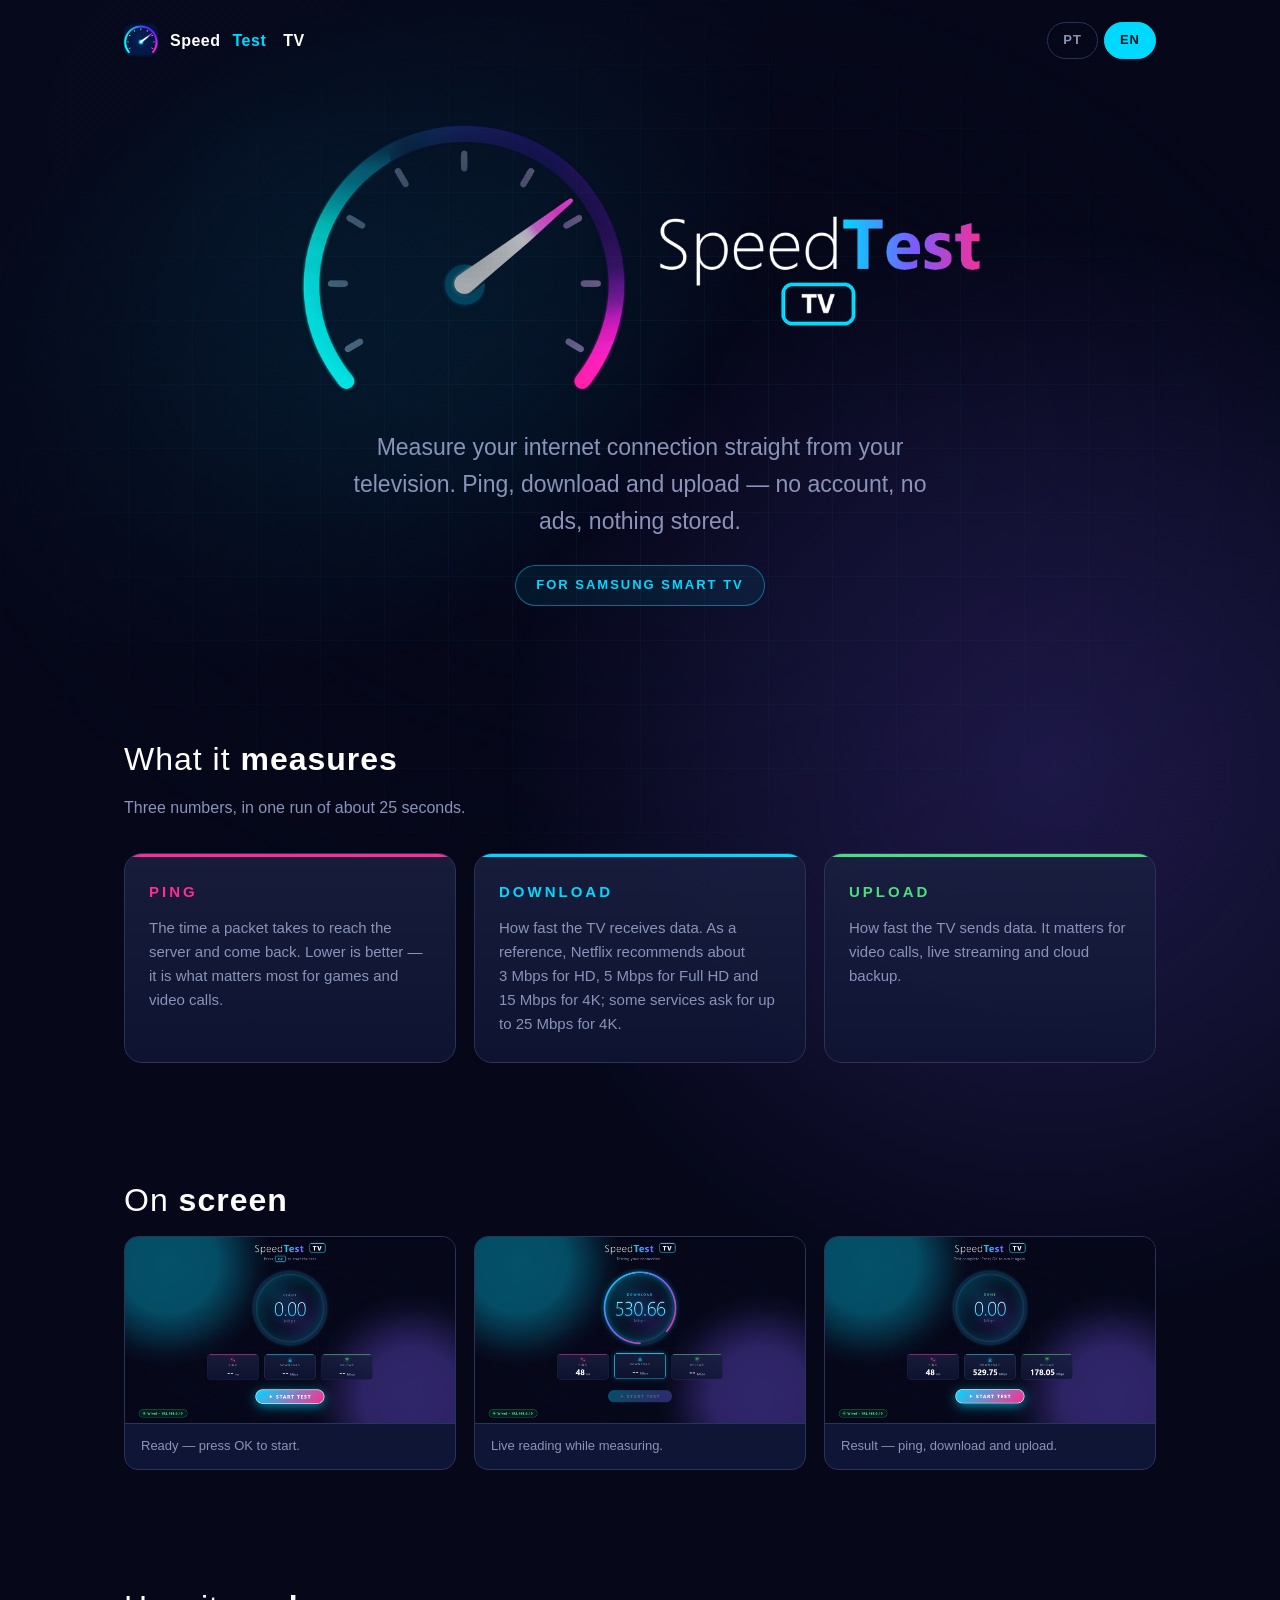
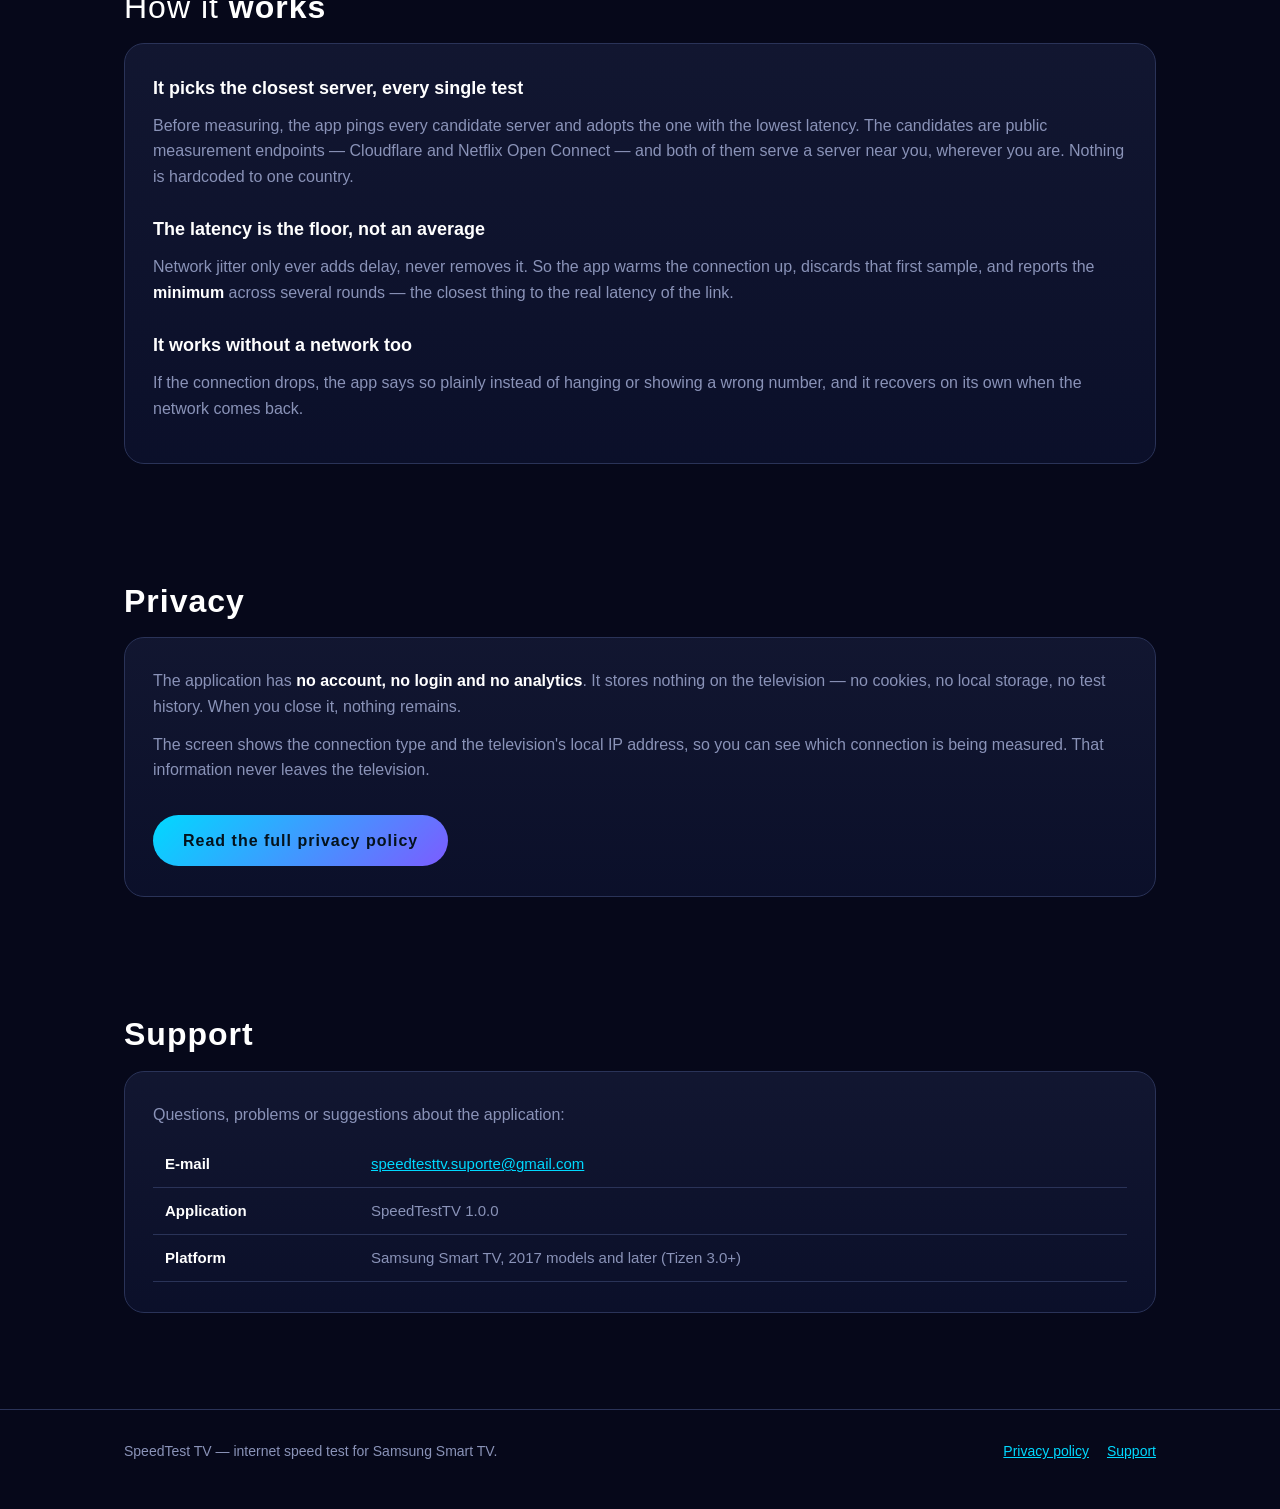
==== index.html @ 5aa48333 "Site do SpeedTest TV: pagina inicial e politica de privacidade" ====
<!DOCTYPE html>
<html lang="en" data-lang="en">
<head>
<meta charset="utf-8">
<meta name="viewport" content="width=device-width, initial-scale=1">
<title>SpeedTest TV — internet speed test for Samsung Smart TV</title>
<meta name="description" content="SpeedTest TV measures ping, download and upload speed directly on your Samsung Smart TV. No account, no ads, no data collection.">
<link rel="icon" href="assets/mark.png">
<link rel="stylesheet" href="style.css">
</head>
<body>
<div class="grade"></div>

<div class="envelope">

<header class="topo">
    <a class="marca" href="index.html">
        <img src="assets/mark.png" alt="">
        Speed<span>Test</span>&nbsp;TV
    </a>
    <div class="idiomas">
        <button type="button" data-set-lang="pt" aria-pressed="false">PT</button>
        <button type="button" data-set-lang="en" aria-pressed="true">EN</button>
    </div>
</header>

<main class="faixa">

    <div class="heroi">
        <img class="logo" src="assets/logo.png" alt="SpeedTest TV">
        <p class="linha" lang="en">Measure your internet connection straight from your television.
            Ping, download and upload — no account, no ads, nothing stored.</p>
        <p class="linha" lang="pt">Meça sua conexão de internet direto da televisão.
            Ping, download e upload — sem conta, sem anúncios, sem guardar nada.</p>
        <span class="selo" lang="en">For Samsung Smart TV</span>
        <span class="selo" lang="pt">Para Samsung Smart TV</span>
    </div>

    <section>
        <h2 lang="en">What it <b>measures</b></h2>
        <h2 lang="pt">O que ele <b>mede</b></h2>
        <p class="sub" lang="en">Three numbers, in one run of about 25 seconds.</p>
        <p class="sub" lang="pt">Três números, numa rodada de cerca de 25 segundos.</p>

        <div class="cartoes">
            <article class="cartao ping">
                <h3>Ping</h3>
                <p lang="en">The time a packet takes to reach the server and come back.
                    Lower is better — it is what matters most for games and video calls.</p>
                <p lang="pt">O tempo que um dado leva para ir ao servidor e voltar.
                    Quanto menor, melhor — é o que mais pesa em jogos e chamadas de vídeo.</p>
            </article>
            <article class="cartao down">
                <h3>Download</h3>
                <p lang="en">How fast the TV receives data. As a reference, Netflix
                    recommends about 3&nbsp;Mbps for HD, 5&nbsp;Mbps for Full HD and
                    15&nbsp;Mbps for 4K; some services ask for up to 25&nbsp;Mbps for 4K.</p>
                <p lang="pt">A velocidade com que a TV recebe dados. Como referência, a
                    Netflix recomenda cerca de 3&nbsp;Mbps para HD, 5&nbsp;Mbps para Full HD
                    e 15&nbsp;Mbps para 4K; alguns serviços pedem até 25&nbsp;Mbps em 4K.</p>
            </article>
            <article class="cartao up">
                <h3>Upload</h3>
                <p lang="en">How fast the TV sends data. It matters for video calls,
                    live streaming and cloud backup.</p>
                <p lang="pt">A velocidade com que a TV envia dados. Importa em chamadas
                    de vídeo, transmissão ao vivo e backup na nuvem.</p>
            </article>
        </div>
    </section>

    <section>
        <h2 lang="en">On <b>screen</b></h2>
        <h2 lang="pt">Na <b>tela</b></h2>

        <div class="telas" lang="en">
            <figure>
                <img src="assets/shot-en-1.jpg" alt="Idle screen, ready to start the test">
                <figcaption>Ready — press OK to start.</figcaption>
            </figure>
            <figure>
                <img src="assets/shot-en-2.jpg" alt="Measuring download speed">
                <figcaption>Live reading while measuring.</figcaption>
            </figure>
            <figure>
                <img src="assets/shot-en-3.jpg" alt="Test finished with the three results">
                <figcaption>Result — ping, download and upload.</figcaption>
            </figure>
        </div>

        <div class="telas" lang="pt">
            <figure>
                <img src="assets/shot-pt-1.jpg" alt="Tela inicial, pronta para iniciar o teste">
                <figcaption>Pronto — pressione OK para iniciar.</figcaption>
            </figure>
            <figure>
                <img src="assets/shot-pt-2.jpg" alt="Medindo a velocidade de download">
                <figcaption>Leitura ao vivo durante a medição.</figcaption>
            </figure>
            <figure>
                <img src="assets/shot-pt-3.jpg" alt="Teste concluído com os três resultados">
                <figcaption>Resultado — ping, download e upload.</figcaption>
            </figure>
        </div>
    </section>

    <section>
        <h2 lang="en">How it <b>works</b></h2>
        <h2 lang="pt">Como <b>funciona</b></h2>

        <div class="bloco">
            <h3 lang="en">It picks the closest server, every single test</h3>
            <h3 lang="pt">Ele escolhe o servidor mais próximo, a cada teste</h3>
            <p lang="en">Before measuring, the app pings every candidate server and adopts
                the one with the lowest latency. The candidates are public measurement
                endpoints — Cloudflare and Netflix Open Connect — and both of them serve
                a server near you, wherever you are. Nothing is hardcoded to one country.</p>
            <p lang="pt">Antes de medir, o app mede o ping de todos os servidores candidatos
                e adota o de menor latência. Os candidatos são serviços públicos de medição
                — Cloudflare e Netflix Open Connect — e os dois entregam um servidor perto
                de você, onde quer que esteja. Nada está fixo num país.</p>

            <h3 lang="en">The latency is the floor, not an average</h3>
            <h3 lang="pt">A latência é o piso, não uma média</h3>
            <p lang="en">Network jitter only ever adds delay, never removes it. So the app
                warms the connection up, discards that first sample, and reports the
                <strong>minimum</strong> across several rounds — the closest thing to the
                real latency of the link.</p>
            <p lang="pt">O ruído de rede só soma atraso, nunca subtrai. Por isso o app aquece
                a conexão, descarta essa primeira amostra e informa o <strong>mínimo</strong>
                de várias rodadas — o mais próximo da latência real do link.</p>

            <h3 lang="en">It works without a network too</h3>
            <h3 lang="pt">Funciona sem rede também</h3>
            <p lang="en">If the connection drops, the app says so plainly instead of hanging
                or showing a wrong number, and it recovers on its own when the network
                comes back.</p>
            <p lang="pt">Se a conexão cair, o app avisa em vez de travar ou mostrar um número
                errado, e se recupera sozinho quando a rede volta.</p>
        </div>
    </section>

    <section>
        <h2 lang="en"><b>Privacy</b></h2>
        <h2 lang="pt"><b>Privacidade</b></h2>

        <div class="bloco">
            <p lang="en">The application has <strong>no account, no login and no analytics</strong>.
                It stores nothing on the television — no cookies, no local storage, no test
                history. When you close it, nothing remains.</p>
            <p lang="pt">O aplicativo <strong>não tem conta, login nem ferramenta de análise</strong>.
                Não grava nada na televisão — sem cookies, sem armazenamento local, sem
                histórico de testes. Ao fechá-lo, nada permanece.</p>
            <p lang="en">The screen shows the connection type and the television's local IP address,
                so you can see which connection is being measured. That information never leaves
                the television.</p>
            <p lang="pt">A tela mostra o tipo de conexão e o endereço IP local da TV, para você saber
                qual conexão está sendo medida. Essa informação não sai da televisão.</p>
            <a class="botao" href="privacy.html" lang="en">Read the full privacy policy</a>
            <a class="botao" href="privacy.html" lang="pt">Ler a política de privacidade completa</a>
        </div>
    </section>

    <section id="suporte">
        <h2 lang="en"><b>Support</b></h2>
        <h2 lang="pt"><b>Suporte</b></h2>

        <div class="bloco">
            <p lang="en">Questions, problems or suggestions about the application:</p>
            <p lang="pt">Dúvidas, problemas ou sugestões sobre o aplicativo:</p>
            <table class="dados">
                <tr>
                    <th lang="en">E-mail</th>
                    <th lang="pt">E-mail</th>
                    <td><a href="mailto:speedtesttv.suporte@gmail.com">speedtesttv.suporte@gmail.com</a></td>
                </tr>
                <tr>
                    <th lang="en">Application</th>
                    <th lang="pt">Aplicativo</th>
                    <td>SpeedTestTV 1.0.0</td>
                </tr>
                <tr>
                    <th lang="en">Platform</th>
                    <th lang="pt">Plataforma</th>
                    <td lang="en">Samsung Smart TV, 2017 models and later (Tizen 3.0+)</td>
                    <td lang="pt">Samsung Smart TV, modelos de 2017 em diante (Tizen 3.0+)</td>
                </tr>
            </table>
        </div>
    </section>

</main>

<footer class="rodape">
    <div class="faixa">
        <span lang="en">SpeedTest TV — internet speed test for Samsung Smart TV.</span>
        <span lang="pt">SpeedTest TV — teste de velocidade para Samsung Smart TV.</span>
        <nav>
            <a href="privacy.html" lang="en">Privacy policy</a>
            <a href="privacy.html" lang="pt">Política de privacidade</a>
            <a href="#suporte" lang="en">Support</a>
            <a href="#suporte" lang="pt">Suporte</a>
        </nav>
    </div>
</footer>

</div>

<script>
(function () {
    var raiz = document.documentElement;

    function aplicar(lang) {
        raiz.setAttribute('data-lang', lang);
        raiz.setAttribute('lang', lang === 'pt' ? 'pt-BR' : 'en');
        var b = document.querySelectorAll('[data-set-lang]');
        for (var i = 0; i < b.length; i++) {
            b[i].setAttribute('aria-pressed',
                b[i].getAttribute('data-set-lang') === lang ? 'true' : 'false');
        }
        try { localStorage.setItem('lang', lang); } catch (e) {}
    }

    var escolhido = null;
    try { escolhido = localStorage.getItem('lang'); } catch (e) {}
    if (escolhido !== 'pt' && escolhido !== 'en') {
        var nav = (navigator.language || '').toLowerCase();
        escolhido = nav.indexOf('pt') === 0 ? 'pt' : 'en';
    }
    aplicar(escolhido);

    document.addEventListener('click', function (e) {
        var alvo = e.target.closest ? e.target.closest('[data-set-lang]') : null;
        if (alvo) aplicar(alvo.getAttribute('data-set-lang'));
    });
})();
</script>

</body>
</html>
---- style.css ----
/* SpeedTest TV - site institucional.
   Identidade do app: fundo #06081a, ciano #00d9ff, roxo #7c5cff, rosa #ff2d92.
   Sem framework e sem build: dois HTML e este arquivo. */

:root {
    --fundo: #06081a;
    --painel: #0f1535;
    --painel-topo: #1a2040;
    --borda: #2a3358;
    --texto: #ffffff;
    --suave: #8a93b8;
    --ciano: #00d9ff;
    --roxo: #7c5cff;
    --rosa: #ff2d92;
    --verde: #4ade80;
    --largura: 1080px;
}

* { box-sizing: border-box; margin: 0; padding: 0; }

html { scroll-behavior: smooth; }

body {
    background: var(--fundo);
    color: var(--texto);
    font-family: "Segoe UI", -apple-system, BlinkMacSystemFont, Roboto, Helvetica, Arial, sans-serif;
    line-height: 1.6;
    -webkit-font-smoothing: antialiased;
    overflow-x: hidden;
}

/* Fundo: mesma composicao do app - grade fina e dois brilhos nos cantos. */
body::before,
body::after {
    content: "";
    position: fixed;
    width: 1100px;
    height: 1100px;
    pointer-events: none;
    z-index: 0;
}
body::before {
    top: -420px; left: -320px;
    background: radial-gradient(closest-side circle,
        rgba(0, 217, 255, 0.20), rgba(0, 217, 255, 0.10) 55%, rgba(0, 217, 255, 0) 100%);
}
body::after {
    bottom: -420px; right: -320px;
    background: radial-gradient(closest-side circle,
        rgba(124, 92, 255, 0.20), rgba(124, 92, 255, 0.10) 55%, rgba(124, 92, 255, 0) 100%);
}

.grade {
    position: fixed;
    inset: 0;
    z-index: 0;
    pointer-events: none;
    background-image:
        radial-gradient(ellipse at center, rgba(6, 8, 26, 0) 10%, rgba(6, 8, 26, 0.95) 78%),
        linear-gradient(rgba(0, 217, 255, 0.05) 1px, transparent 1px),
        linear-gradient(90deg, rgba(0, 217, 255, 0.05) 1px, transparent 1px);
    background-size: 100% 100%, 64px 64px, 64px 64px;
}

.envelope { position: relative; z-index: 1; }

.faixa {
    max-width: var(--largura);
    margin: 0 auto;
    padding: 0 24px;
}

/* ---------- Idioma ---------- */
/* Ingles e o padrao no HTML; o JS troca para portugues quando o navegador
   estiver em pt. Assim a pagina funciona mesmo sem JS. */
html[data-lang="en"] [lang="pt"],
html[data-lang="pt"] [lang="en"] { display: none; }

.topo {
    display: flex;
    align-items: center;
    justify-content: space-between;
    gap: 16px;
    padding: 22px 24px;
    max-width: var(--largura);
    margin: 0 auto;
}
.marca {
    display: flex;
    align-items: center;
    gap: 12px;
    font-weight: 700;
    letter-spacing: 0.5px;
    text-decoration: none;
    color: var(--texto);
}
.marca img { width: 34px; height: 34px; border-radius: 9px; }
.marca span { color: var(--ciano); }

.idiomas { display: flex; gap: 6px; }
.idiomas button {
    font: inherit;
    font-size: 13px;
    font-weight: 700;
    letter-spacing: 1px;
    padding: 7px 15px;
    border-radius: 999px;
    border: 1px solid var(--borda);
    background: transparent;
    color: var(--suave);
    cursor: pointer;
    transition: color .2s, border-color .2s, background .2s;
}
.idiomas button:hover { color: var(--texto); border-color: var(--ciano); }
.idiomas button[aria-pressed="true"] {
    color: #04121c;
    background: var(--ciano);
    border-color: var(--ciano);
}

/* ---------- Herói ---------- */
.heroi {
    text-align: center;
    padding: 42px 0 72px;
}
.heroi img.logo {
    width: min(680px, 88vw);
    height: auto;
    display: block;
    margin: 0 auto 26px;
}
.heroi p.linha {
    font-size: clamp(18px, 2.4vw, 23px);
    color: var(--suave);
    max-width: 620px;
    margin: 0 auto 26px;
}
.selo {
    display: inline-block;
    font-size: 13px;
    font-weight: 700;
    letter-spacing: 2px;
    text-transform: uppercase;
    padding: 9px 20px;
    border: 1px solid rgba(0, 217, 255, .45);
    border-radius: 999px;
    color: var(--ciano);
    background: rgba(0, 217, 255, .07);
}

/* ---------- Seções ---------- */
section { padding: 56px 0; }
h2 {
    font-size: clamp(24px, 3vw, 32px);
    font-weight: 300;
    letter-spacing: 1px;
    margin-bottom: 10px;
}
h2 b { font-weight: 700; }
.sub {
    color: var(--suave);
    margin-bottom: 32px;
    max-width: 660px;
}

.cartoes {
    display: grid;
    grid-template-columns: repeat(auto-fit, minmax(260px, 1fr));
    gap: 18px;
}
.cartao {
    background: linear-gradient(180deg, rgba(26, 32, 64, .85), rgba(15, 21, 53, .85));
    border: 1px solid var(--borda);
    border-radius: 18px;
    padding: 26px 24px;
    position: relative;
    overflow: hidden;
}
.cartao::before {
    content: "";
    position: absolute;
    top: 0; left: 0; right: 0;
    height: 3px;
    background: var(--ciano);
}
.cartao.ping::before { background: var(--rosa); }
.cartao.down::before { background: var(--ciano); }
.cartao.up::before   { background: var(--verde); }
.cartao h3 {
    font-size: 15px;
    letter-spacing: 3px;
    text-transform: uppercase;
    margin-bottom: 12px;
}
.cartao.ping h3 { color: var(--rosa); }
.cartao.down h3 { color: var(--ciano); }
.cartao.up   h3 { color: var(--verde); }
.cartao p { color: var(--suave); font-size: 15px; }

.telas {
    display: grid;
    grid-template-columns: repeat(auto-fit, minmax(300px, 1fr));
    gap: 18px;
}
.telas figure {
    border: 1px solid var(--borda);
    border-radius: 14px;
    overflow: hidden;
    background: var(--painel);
}
.telas img { width: 100%; height: auto; display: block; }
.telas figcaption {
    font-size: 13px;
    color: var(--suave);
    padding: 12px 16px;
    border-top: 1px solid var(--borda);
}

.bloco {
    background: linear-gradient(180deg, rgba(26, 32, 64, .6), rgba(15, 21, 53, .6));
    border: 1px solid var(--borda);
    border-radius: 20px;
    padding: 30px 28px;
}
/* Margem no proprio h3, nao em "p + h3": os pares de idioma deixam um irmao
   oculto entre eles, e o seletor adjacente casaria com o elemento errado. */
.bloco h3 { font-size: 18px; margin-bottom: 10px; margin-top: 26px; }
.bloco h3:first-child { margin-top: 0; }
.bloco p, .bloco li { color: var(--suave); }
.bloco p { margin-bottom: 12px; }
.bloco p:last-child { margin-bottom: 0; }
.bloco ul { margin: 10px 0 0 20px; }
.bloco li { margin-bottom: 7px; }
.bloco strong { color: var(--texto); }

a { color: var(--ciano); }
a:hover { color: var(--rosa); }

.botao {
    display: inline-block;
    margin-top: 20px;
    padding: 13px 30px;
    border-radius: 999px;
    background: linear-gradient(135deg, var(--ciano), var(--roxo));
    color: #04121c;
    font-weight: 700;
    letter-spacing: 1px;
    text-decoration: none;
    transition: transform .2s, box-shadow .2s;
}
.botao:hover {
    color: #04121c;
    transform: translateY(-2px);
    box-shadow: 0 12px 34px rgba(0, 217, 255, .3);
}

table.dados {
    width: 100%;
    border-collapse: collapse;
    margin-top: 14px;
    font-size: 15px;
}
table.dados th, table.dados td {
    text-align: left;
    padding: 11px 12px;
    border-bottom: 1px solid var(--borda);
    color: var(--suave);
    vertical-align: top;
}
table.dados th { color: var(--texto); font-weight: 600; white-space: nowrap; }

.rodape {
    border-top: 1px solid var(--borda);
    margin-top: 40px;
    padding: 30px 0 46px;
    color: var(--suave);
    font-size: 14px;
}
.rodape .faixa {
    display: flex;
    flex-wrap: wrap;
    gap: 14px;
    justify-content: space-between;
    align-items: center;
}
.rodape nav { display: flex; gap: 18px; flex-wrap: wrap; }

@media (max-width: 640px) {
    section { padding: 40px 0; }
    .heroi { padding: 26px 0 48px; }
}
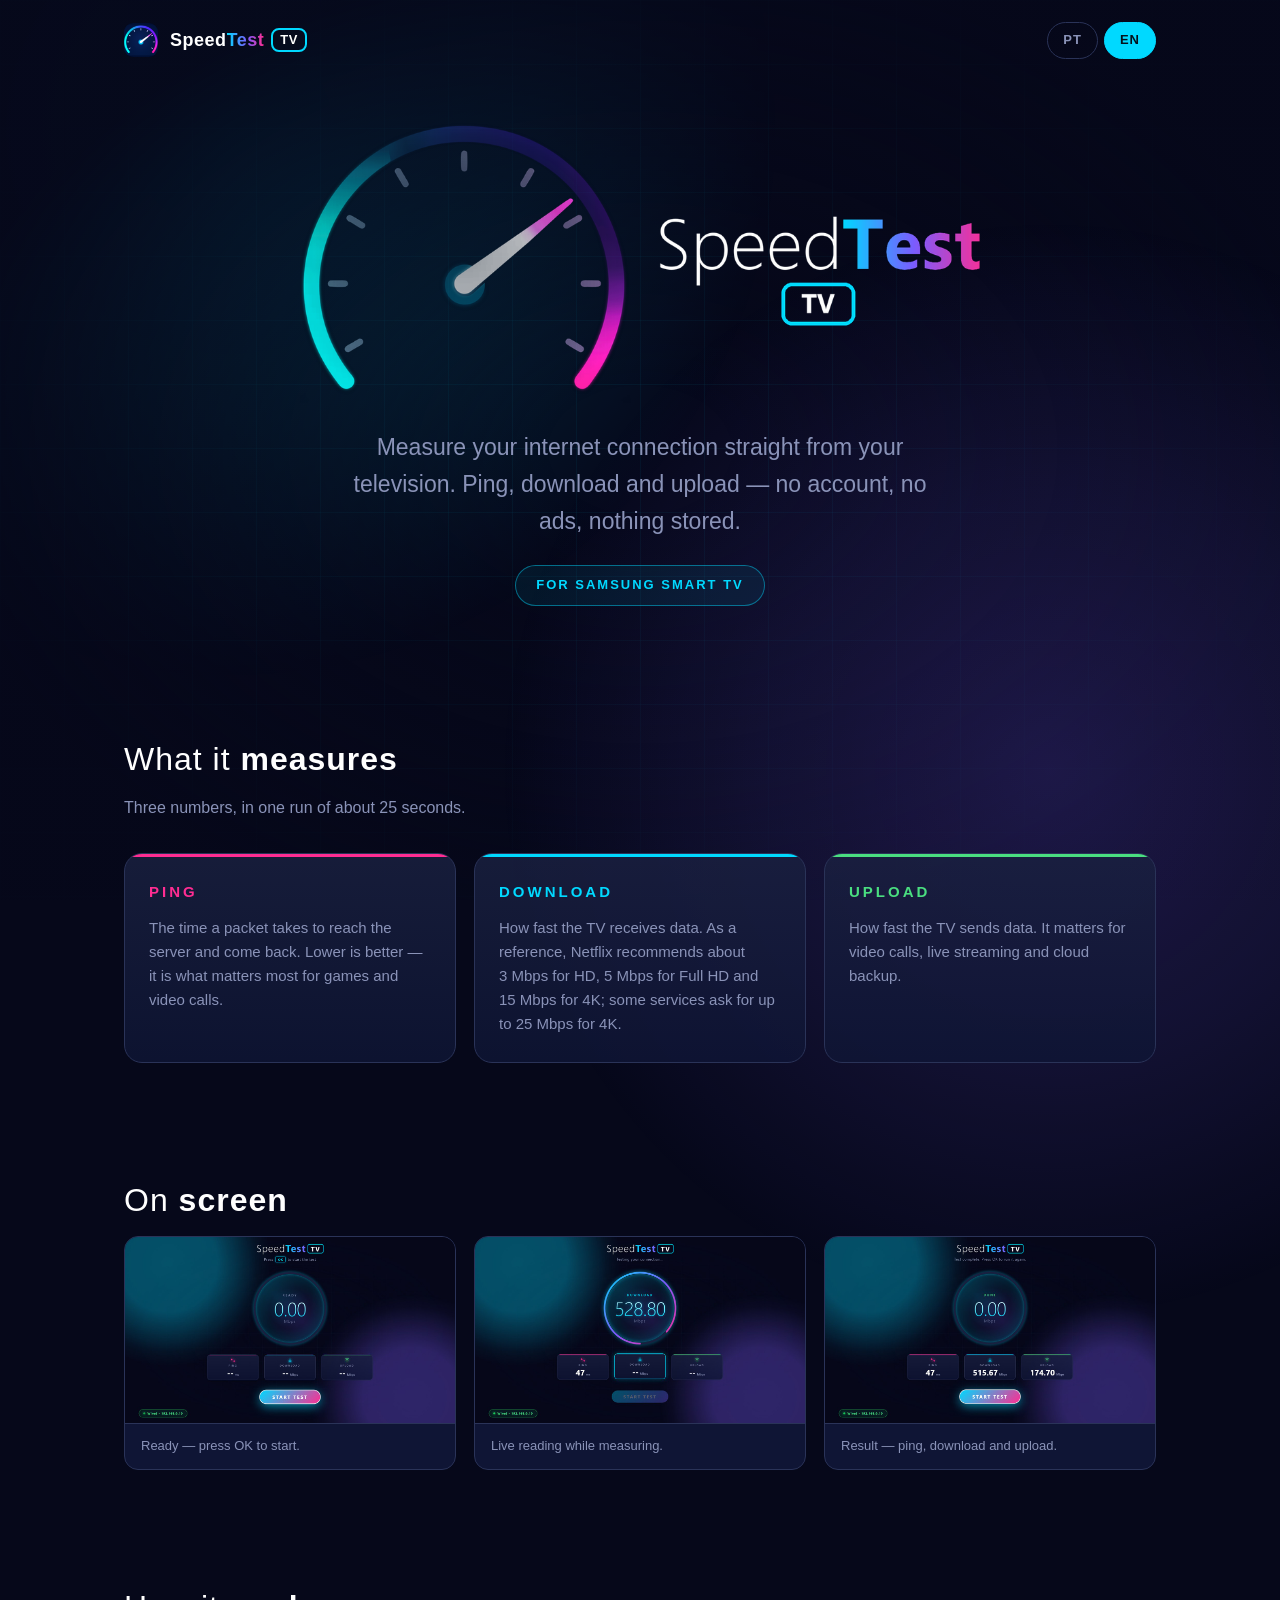
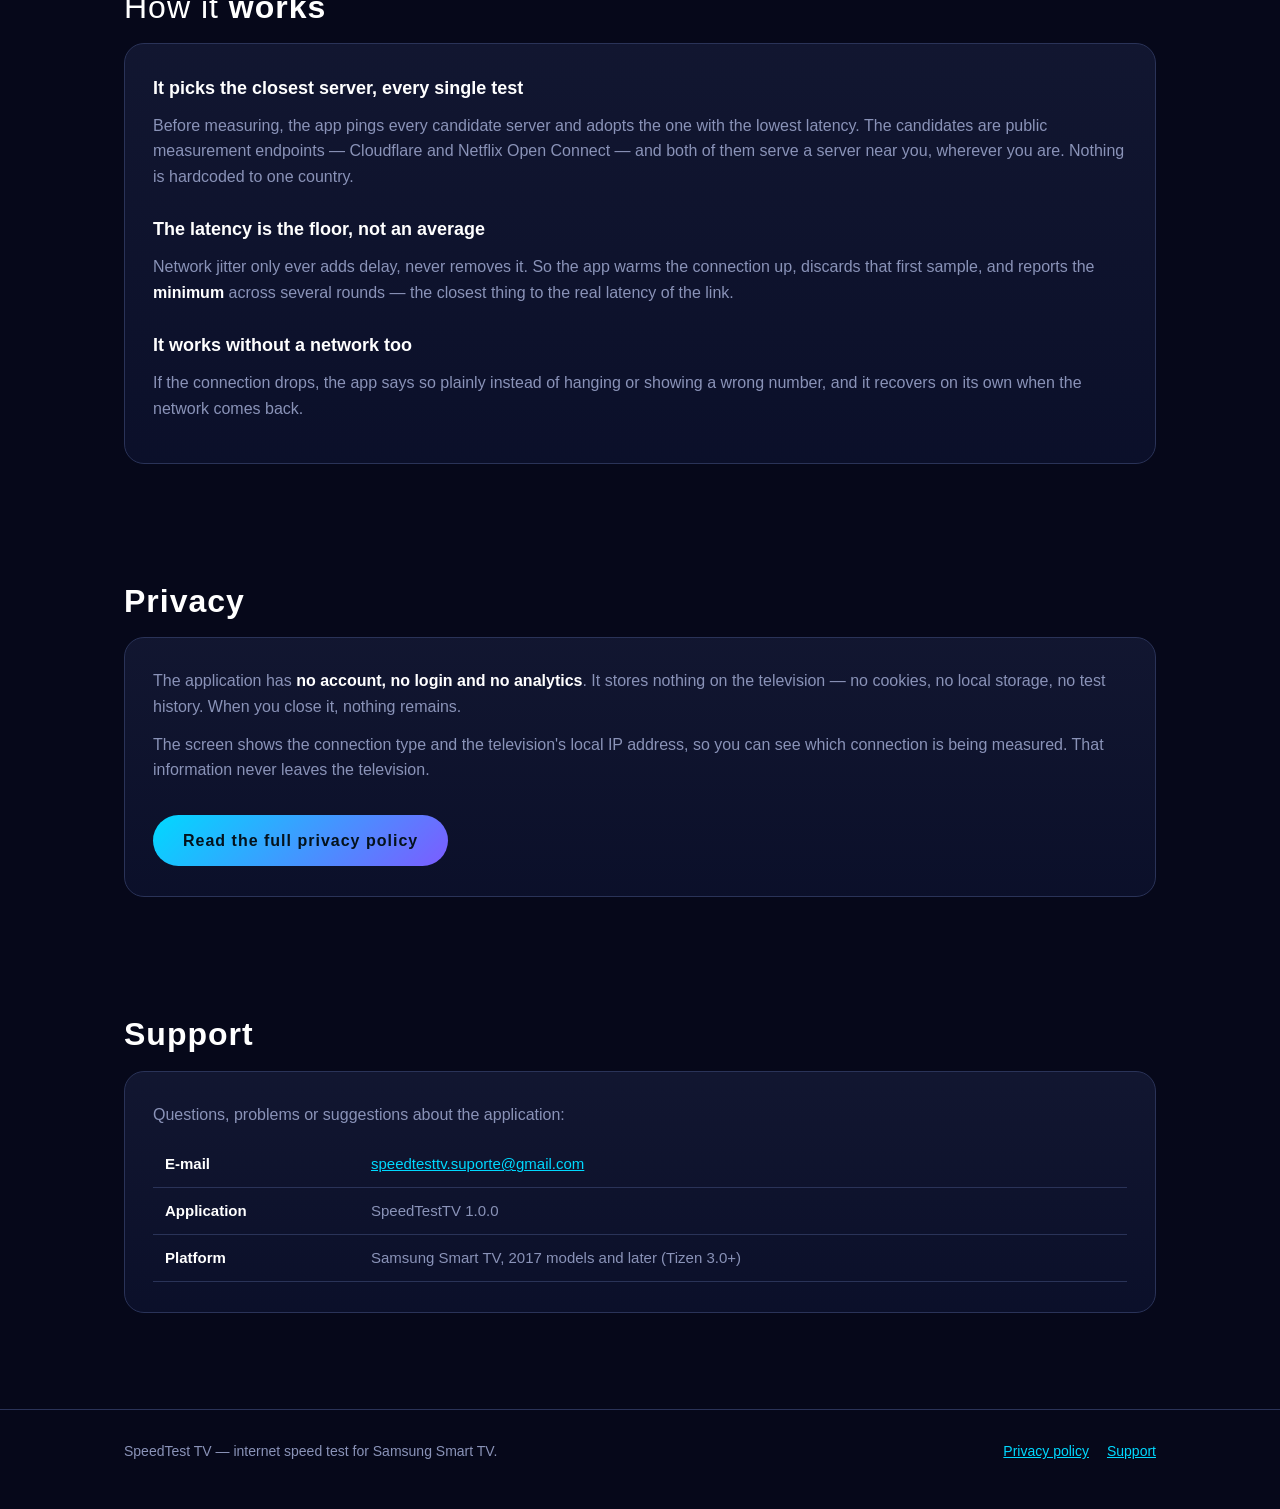
==== commit a30ea9c6: "Cabecalho: marca no estilo do app e hover sem troca de cor Os links externos da politica passam a ab" ====
--- a/index.html
+++ b/index.html
@@ -16,7 +16,7 @@
 <header class="topo">
     <a class="marca" href="index.html">
         <img src="assets/mark.png" alt="">
-        Speed<span>Test</span>&nbsp;TV
+        <b class="nome">Speed<span>Test</span><em>TV</em></b>
     </a>
     <div class="idiomas">
         <button type="button" data-set-lang="pt" aria-pressed="false">PT</button>
--- a/style.css
+++ b/style.css
@@ -93,9 +93,55 @@
     letter-spacing: 0.5px;
     text-decoration: none;
     color: var(--texto);
-}
-.marca img { width: 34px; height: 34px; border-radius: 9px; }
-.marca span { color: var(--ciano); }
+    border-radius: 12px;
+    transition: transform .22s ease;
+}
+.marca img {
+    width: 34px; height: 34px; border-radius: 9px;
+    transition: box-shadow .22s ease;
+}
+.marca .nome { font-size: 18px; line-height: 1; white-space: nowrap; }
+/* "Test" com o gradiente do app; a cor cheia fica de reserva para engine sem
+   background-clip. */
+.marca span {
+    color: var(--ciano);
+    background: linear-gradient(90deg, var(--ciano), var(--roxo) 55%, var(--rosa));
+    -webkit-background-clip: text;
+    background-clip: text;
+    -webkit-text-fill-color: transparent;
+}
+/* "TV" na moldura arredondada, como no cabecalho do app. */
+.marca em {
+    display: inline-block;
+    font-style: normal;
+    font-size: .72em;
+    line-height: 1;
+    margin-left: 7px;
+    padding: 4px 7px 3px;
+    border: 2px solid var(--ciano);
+    border-radius: 8px;
+    vertical-align: 2px;
+    transition: border-color .22s ease, background .22s ease, box-shadow .22s ease;
+}
+/* Sem troca de cor no hover: a marca so ganha brilho ciano e sobe 1 px. A cor
+   e fixada aqui porque a regra generica `a:hover` pintaria tudo de rosa. */
+.marca:hover,
+.marca:focus-visible { color: var(--texto); transform: translateY(-1px); }
+.marca:hover img,
+.marca:focus-visible img {
+    box-shadow: 0 0 0 1px rgba(0, 217, 255, .55), 0 6px 18px rgba(0, 217, 255, .35);
+}
+.marca:hover em,
+.marca:focus-visible em {
+    border-color: #5ce8ff;
+    background: rgba(0, 217, 255, .12);
+    box-shadow: 0 0 14px rgba(0, 217, 255, .35);
+}
+.marca:focus-visible { outline: 2px solid var(--ciano); outline-offset: 6px; }
+@media (prefers-reduced-motion: reduce) {
+    .marca, .marca img, .marca em { transition: none; }
+    .marca:hover, .marca:focus-visible { transform: none; }
+}
 
 .idiomas { display: flex; gap: 6px; }
 .idiomas button {
